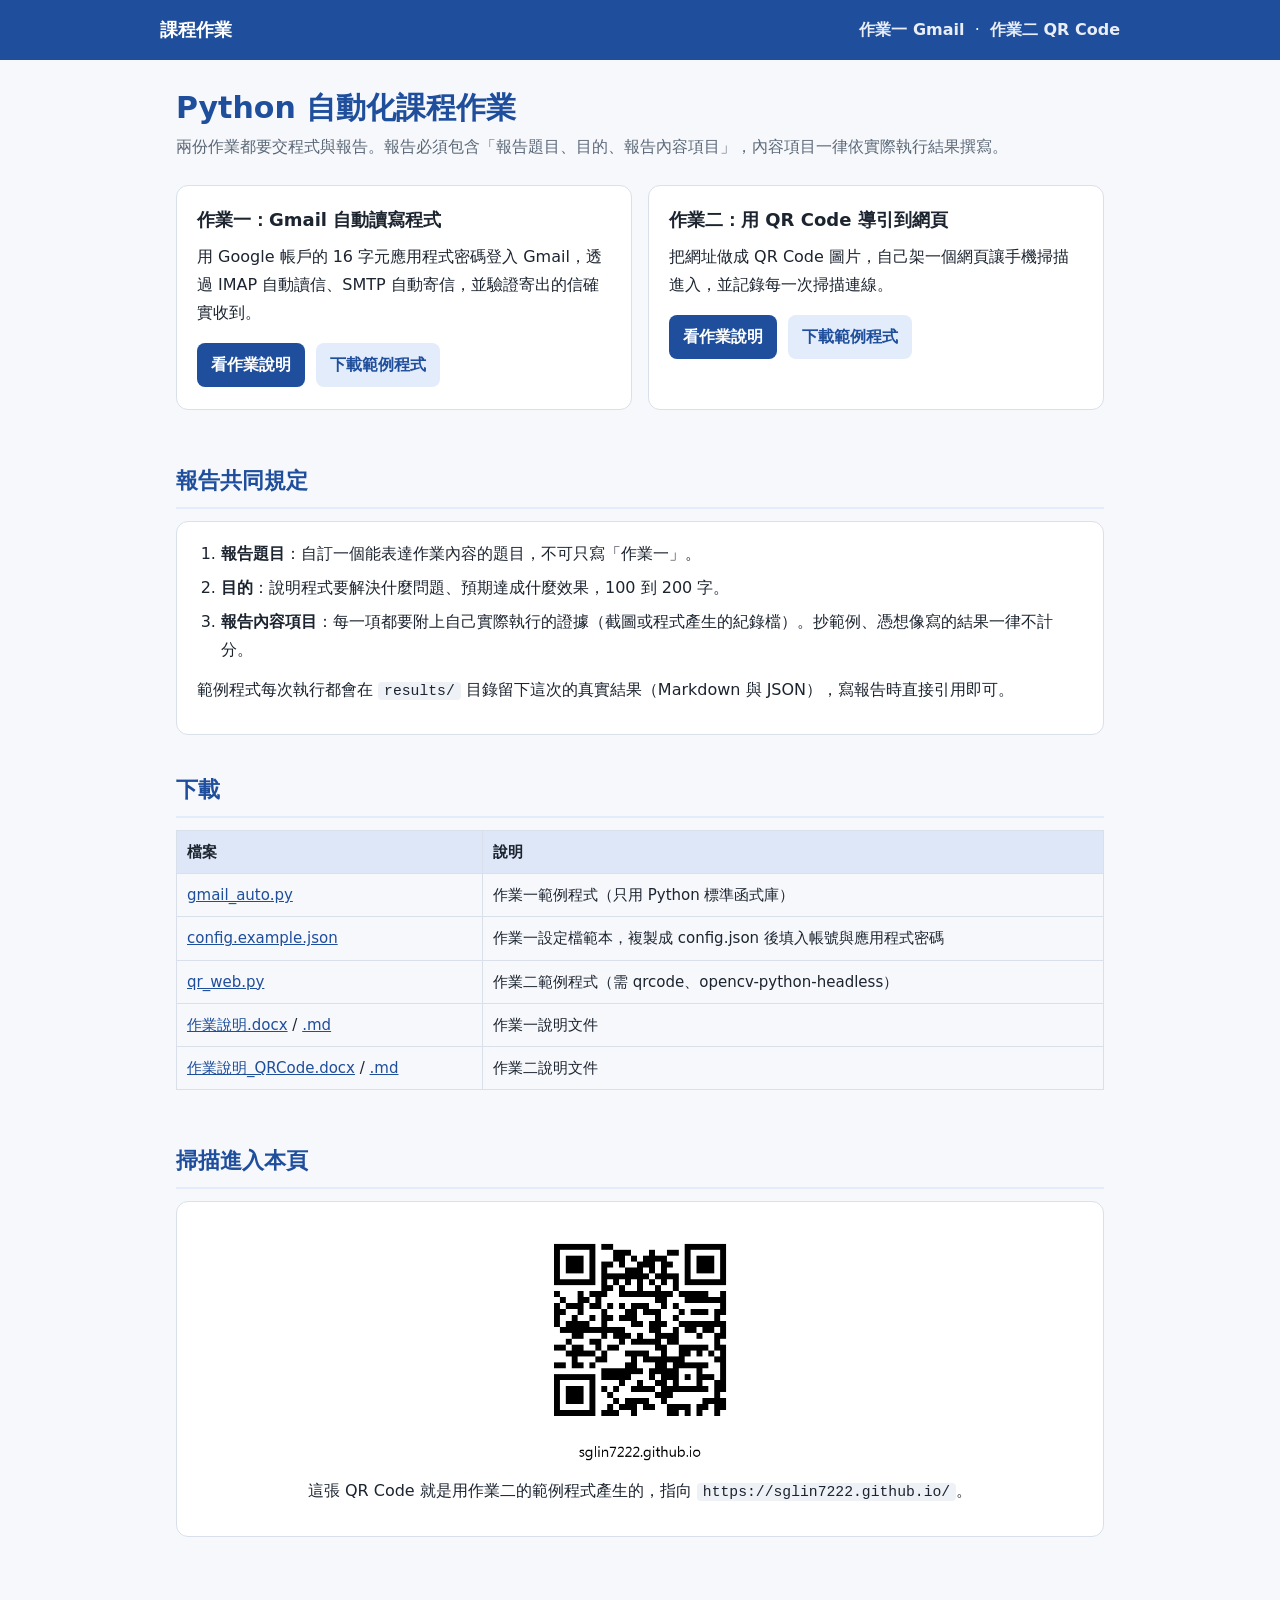
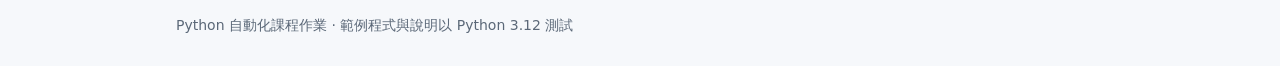
==== index.html @ 1e930572 "課程作業網站：Gmail 自動讀寫、QR Code 導引網頁 Co-Authored-By: Claude Fable 5.1 <noreply@anthropic.com>" ====
<!doctype html>
<html lang="zh-Hant">
<head>
<meta charset="utf-8">
<meta name="viewport" content="width=device-width, initial-scale=1">
<title>課程作業</title>
<meta name="description" content="Python 自動化課程作業：Gmail 自動讀寫、QR Code 導引到網頁">
<link rel="stylesheet" href="style.css">
</head>
<body>
<header class="top"><div class="inner">
  <a class="brand" href="index.html">課程作業</a>
  <nav><a href="gmail.html">作業一 Gmail</a> &nbsp;·&nbsp; <a href="qrcode.html">作業二 QR Code</a></nav>
</div></header>

<main>
  <h1>Python 自動化課程作業</h1>
  <p class="subtitle">兩份作業都要交程式與報告。報告必須包含「報告題目、目的、報告內容項目」，內容項目一律依實際執行結果撰寫。</p>

  <div class="grid">
    <div class="card">
      <h3 style="margin-top:0">作業一：Gmail 自動讀寫程式</h3>
      <p>用 Google 帳戶的 16 字元應用程式密碼登入 Gmail，透過 IMAP 自動讀信、SMTP 自動寄信，並驗證寄出的信確實收到。</p>
      <a class="btn" href="gmail.html">看作業說明</a>
      <a class="btn secondary" href="downloads/gmail_auto.py" download>下載範例程式</a>
    </div>
    <div class="card">
      <h3 style="margin-top:0">作業二：用 QR Code 導引到網頁</h3>
      <p>把網址做成 QR Code 圖片，自己架一個網頁讓手機掃描進入，並記錄每一次掃描連線。</p>
      <a class="btn" href="qrcode.html">看作業說明</a>
      <a class="btn secondary" href="downloads/qr_web.py" download>下載範例程式</a>
    </div>
  </div>

  <h2>報告共同規定</h2>
  <div class="card">
    <ol>
      <li><strong>報告題目</strong>：自訂一個能表達作業內容的題目，不可只寫「作業一」。</li>
      <li><strong>目的</strong>：說明程式要解決什麼問題、預期達成什麼效果，100 到 200 字。</li>
      <li><strong>報告內容項目</strong>：每一項都要附上自己實際執行的證據（截圖或程式產生的紀錄檔）。抄範例、憑想像寫的結果一律不計分。</li>
    </ol>
    <p>範例程式每次執行都會在 <code>results/</code> 目錄留下這次的真實結果（Markdown 與 JSON），寫報告時直接引用即可。</p>
  </div>

  <h2>下載</h2>
  <div class="table-wrap"><table>
    <tr><th>檔案</th><th>說明</th></tr>
    <tr><td><a href="downloads/gmail_auto.py" download>gmail_auto.py</a></td><td>作業一範例程式（只用 Python 標準函式庫）</td></tr>
    <tr><td><a href="downloads/config.example.json" download>config.example.json</a></td><td>作業一設定檔範本，複製成 config.json 後填入帳號與應用程式密碼</td></tr>
    <tr><td><a href="downloads/qr_web.py" download>qr_web.py</a></td><td>作業二範例程式（需 qrcode、opencv-python-headless）</td></tr>
    <tr><td><a href="downloads/作業說明.docx" download>作業說明.docx</a> / <a href="downloads/作業說明.md" download>.md</a></td><td>作業一說明文件</td></tr>
    <tr><td><a href="downloads/作業說明_QRCode.docx" download>作業說明_QRCode.docx</a> / <a href="downloads/作業說明_QRCode.md" download>.md</a></td><td>作業二說明文件</td></tr>
  </table></div>

  <h2>掃描進入本頁</h2>
  <div class="card qr">
    <img src="qr_site.png" alt="指向 https://sglin7222.github.io/ 的 QR Code">
    <p>這張 QR Code 就是用作業二的範例程式產生的，指向 <code>https://sglin7222.github.io/</code>。</p>
  </div>
</main>
<footer>Python 自動化課程作業 · 範例程式與說明以 Python 3.12 測試</footer>
</body>
</html>
---- style.css ----
:root {
  --bg: #f6f8fb;
  --card: #ffffff;
  --text: #1c2430;
  --muted: #5b6878;
  --accent: #1f4e9c;
  --accent-soft: #e3ecfa;
  --danger: #b42318;
  --danger-soft: #fdecea;
  --border: #d9e0ea;
  --code-bg: #eef1f6;
  --head-bg: #dde7f7;
}
@media (prefers-color-scheme: dark) {
  :root:not([data-theme="light"]) {
    --bg: #0f1419; --card: #171d26; --text: #e6ebf2; --muted: #9aa7b8;
    --accent: #7fb0ff; --accent-soft: #1b2a44; --danger: #ff8a7a; --danger-soft: #3a1c19;
    --border: #2b3542; --code-bg: #0b1016; --head-bg: #1e2c44;
  }
}
* { box-sizing: border-box; }
html { scroll-behavior: smooth; }
body {
  margin: 0; background: var(--bg); color: var(--text);
  font-family: "Microsoft JhengHei", "PingFang TC", "Noto Sans TC", system-ui, sans-serif;
  line-height: 1.75; font-size: 16px;
}
header.top {
  background: var(--accent); color: #fff; padding: 14px 16px;
}
header.top .inner { max-width: 960px; margin: 0 auto; display: flex; flex-wrap: wrap; gap: 8px 20px; align-items: center; }
header.top a { color: #fff; text-decoration: none; font-weight: 600; }
header.top a.brand { font-size: 18px; margin-right: auto; }
header.top nav a { opacity: .9; }
header.top nav a:hover { opacity: 1; text-decoration: underline; }
main { max-width: 960px; margin: 0 auto; padding: 28px 16px 60px; }
h1 { font-size: 30px; line-height: 1.3; margin: 0 0 6px; color: var(--accent); }
.subtitle { color: var(--muted); margin: 0 0 24px; }
h2 { font-size: 22px; margin: 36px 0 12px; padding-bottom: 6px; border-bottom: 2px solid var(--accent-soft); color: var(--accent); }
h3 { font-size: 18px; margin: 24px 0 8px; }
p { margin: 0 0 12px; }
ul, ol { padding-left: 24px; margin: 0 0 12px; }
li { margin-bottom: 6px; }
a { color: var(--accent); }
code { font-family: Consolas, "Cascadia Mono", Menlo, monospace; font-size: .92em; background: var(--code-bg); padding: 1px 6px; border-radius: 4px; }
pre { background: var(--code-bg); border: 1px solid var(--border); border-radius: 8px; padding: 12px 14px; overflow-x: auto; margin: 0 0 14px; }
pre code { background: none; padding: 0; font-size: 14px; }
table { width: 100%; border-collapse: collapse; margin: 0 0 16px; font-size: 15px; }
th, td { border: 1px solid var(--border); padding: 8px 10px; text-align: left; vertical-align: top; }
th { background: var(--head-bg); }
.table-wrap { overflow-x: auto; }
.card { background: var(--card); border: 1px solid var(--border); border-radius: 12px; padding: 18px 20px; margin: 0 0 16px; }
.note { background: var(--accent-soft); border-left: 4px solid var(--accent); padding: 10px 14px; border-radius: 6px; margin: 0 0 14px; }
.warn { background: var(--danger-soft); border-left: 4px solid var(--danger); padding: 10px 14px; border-radius: 6px; margin: 0 0 14px; }
.warn strong, .danger { color: var(--danger); }
.grid { display: grid; grid-template-columns: repeat(auto-fit, minmax(260px, 1fr)); gap: 16px; }
.btn { display: inline-block; background: var(--accent); color: #fff; text-decoration: none; padding: 8px 14px; border-radius: 8px; font-weight: 600; margin: 4px 6px 4px 0; }
.btn.secondary { background: var(--accent-soft); color: var(--accent); }
.tag { display: inline-block; font-size: 13px; padding: 1px 8px; border-radius: 999px; background: var(--accent-soft); color: var(--accent); }
.tag.plus { background: #e7f6ea; color: #1b7a33; }
@media (prefers-color-scheme: dark) { :root:not([data-theme="light"]) .tag.plus { background: #163a21; color: #7fd79a; } }
.qr { text-align: center; }
.qr img { max-width: 220px; width: 100%; border-radius: 8px; background: #fff; }
footer { max-width: 960px; margin: 0 auto; padding: 0 16px 30px; color: var(--muted); font-size: 14px; }
.toc { font-size: 15px; }
.toc a { text-decoration: none; }
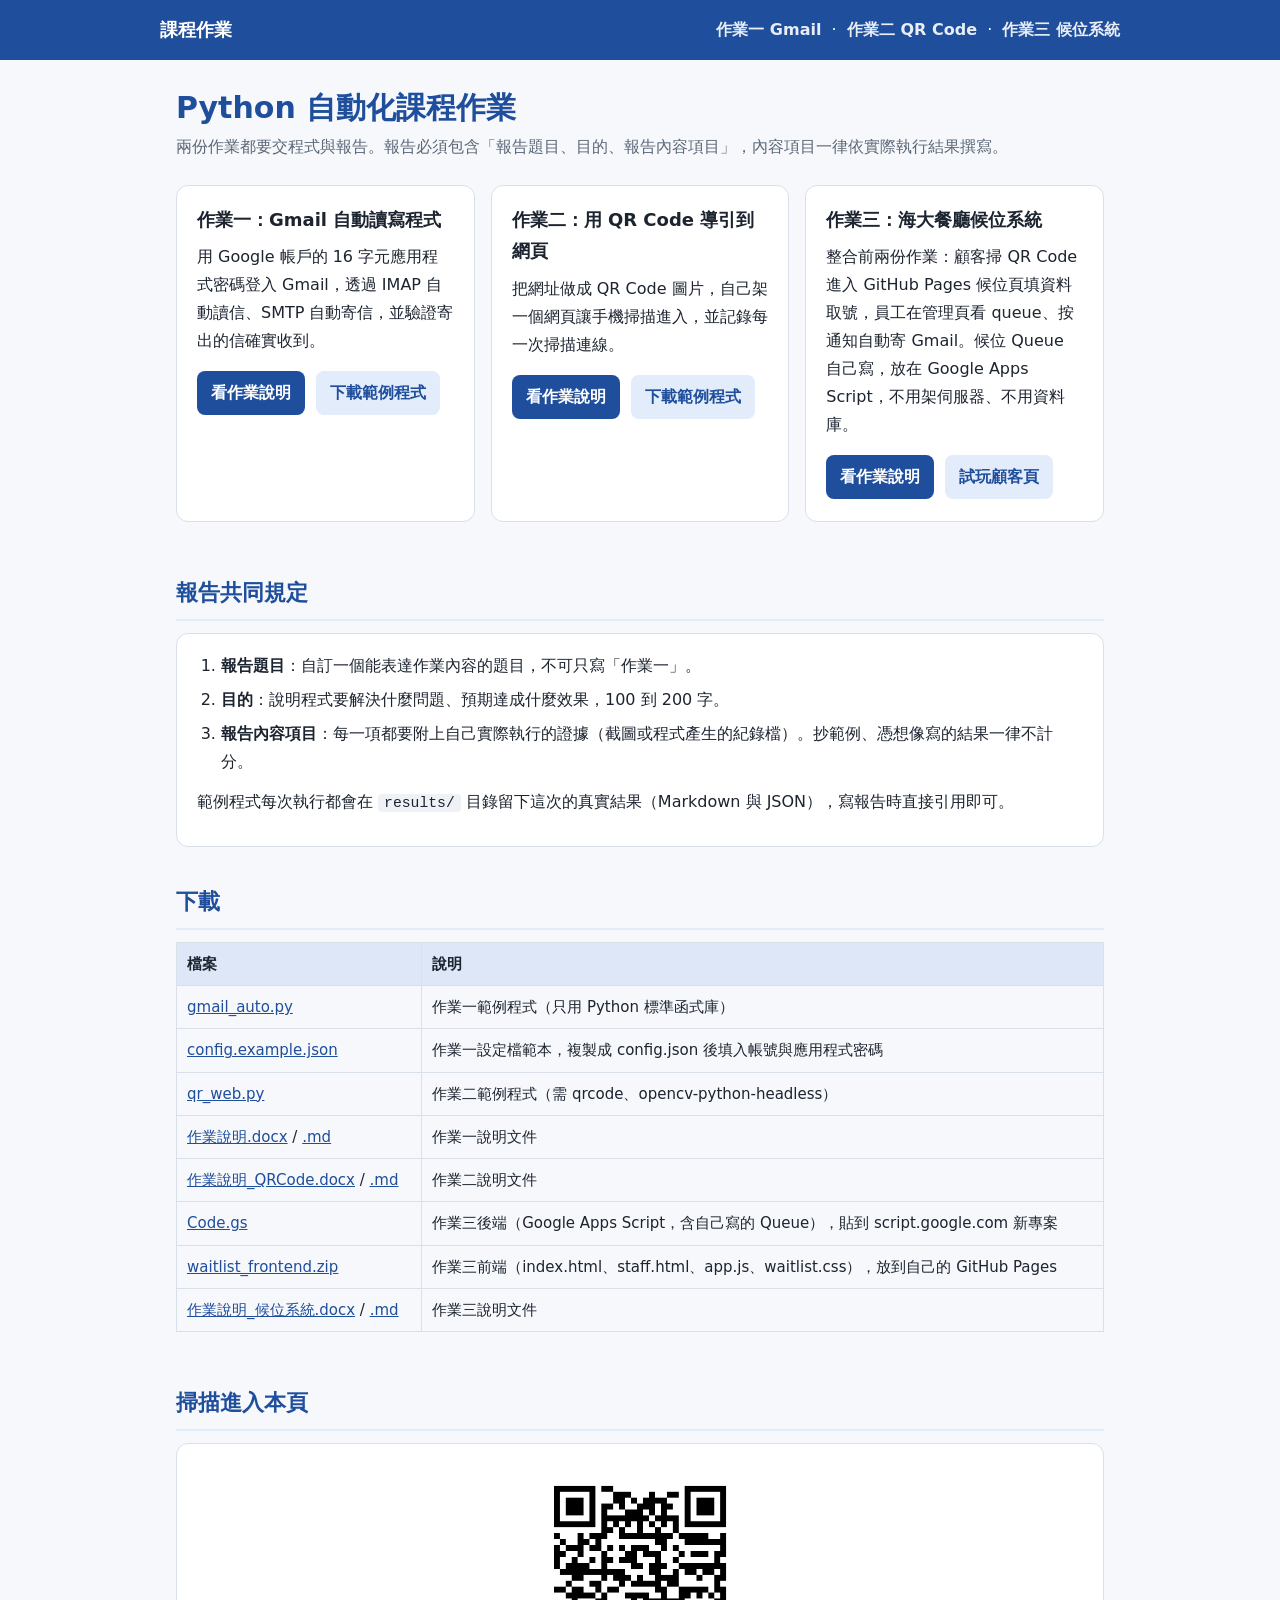
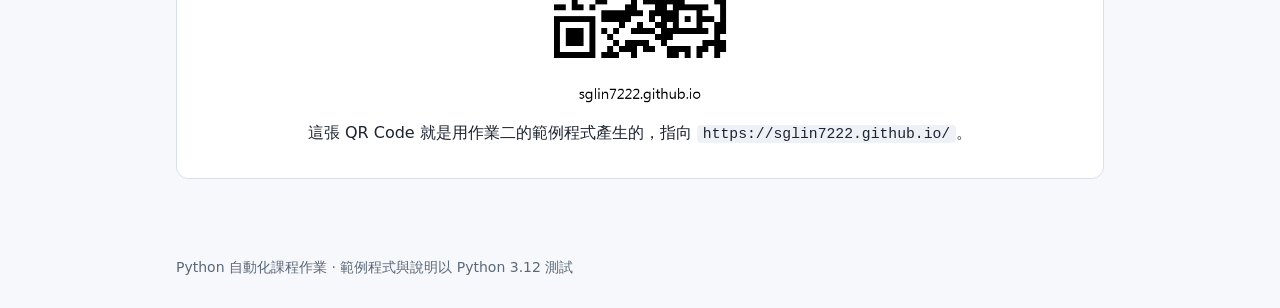
==== commit 9b0c6cb8: "作業三：海大餐廳候位系統（GitHub Pages + Apps Script，Queue 自己寫） Co-Authored-By: Claude Fable 5.1 <noreply@anthrop" ====
--- a/index.html
+++ b/index.html
@@ -10,7 +10,7 @@
 <body>
 <header class="top"><div class="inner">
   <a class="brand" href="index.html">課程作業</a>
-  <nav><a href="gmail.html">作業一 Gmail</a> &nbsp;·&nbsp; <a href="qrcode.html">作業二 QR Code</a></nav>
+  <nav><a href="gmail.html">作業一 Gmail</a> &nbsp;·&nbsp; <a href="qrcode.html">作業二 QR Code</a> &nbsp;·&nbsp; <a href="waitlist.html">作業三 候位系統</a></nav>
 </div></header>
 
 <main>
@@ -29,6 +29,12 @@
       <p>把網址做成 QR Code 圖片，自己架一個網頁讓手機掃描進入，並記錄每一次掃描連線。</p>
       <a class="btn" href="qrcode.html">看作業說明</a>
       <a class="btn secondary" href="downloads/qr_web.py" download>下載範例程式</a>
+    </div>
+    <div class="card">
+      <h3 style="margin-top:0">作業三：海大餐廳候位系統</h3>
+      <p>整合前兩份作業：顧客掃 QR Code 進入 GitHub Pages 候位頁填資料取號，員工在管理頁看 queue、按通知自動寄 Gmail。候位 Queue 自己寫，放在 Google Apps Script，不用架伺服器、不用資料庫。</p>
+      <a class="btn" href="waitlist.html">看作業說明</a>
+      <a class="btn secondary" href="waitlist/index.html">試玩顧客頁</a>
     </div>
   </div>
 
@@ -50,6 +56,9 @@
     <tr><td><a href="downloads/qr_web.py" download>qr_web.py</a></td><td>作業二範例程式（需 qrcode、opencv-python-headless）</td></tr>
     <tr><td><a href="downloads/作業說明.docx" download>作業說明.docx</a> / <a href="downloads/作業說明.md" download>.md</a></td><td>作業一說明文件</td></tr>
     <tr><td><a href="downloads/作業說明_QRCode.docx" download>作業說明_QRCode.docx</a> / <a href="downloads/作業說明_QRCode.md" download>.md</a></td><td>作業二說明文件</td></tr>
+    <tr><td><a href="downloads/Code.gs" download>Code.gs</a></td><td>作業三後端（Google Apps Script，含自己寫的 Queue），貼到 script.google.com 新專案</td></tr>
+    <tr><td><a href="downloads/waitlist_frontend.zip" download>waitlist_frontend.zip</a></td><td>作業三前端（index.html、staff.html、app.js、waitlist.css），放到自己的 GitHub Pages</td></tr>
+    <tr><td><a href="downloads/作業說明_候位系統.docx" download>作業說明_候位系統.docx</a> / <a href="downloads/作業說明_候位系統.md" download>.md</a></td><td>作業三說明文件</td></tr>
   </table></div>
 
   <h2>掃描進入本頁</h2>
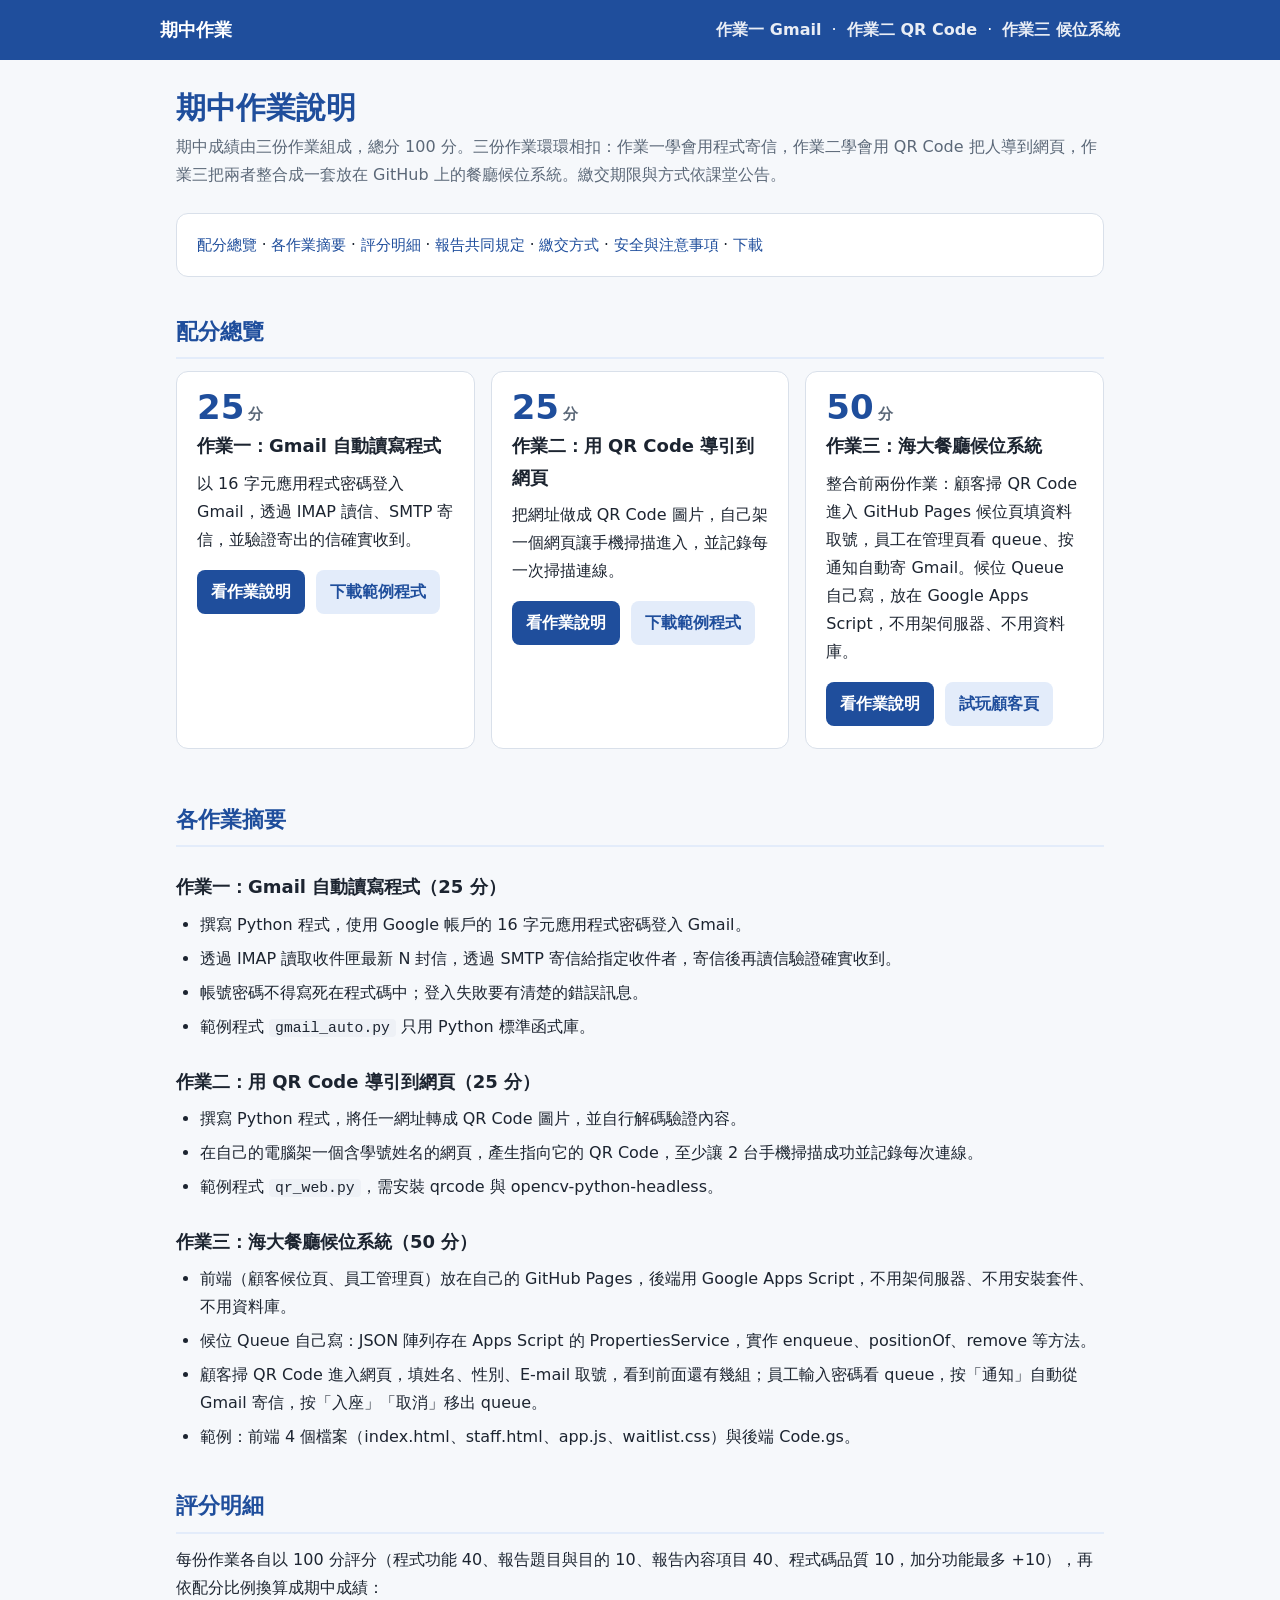
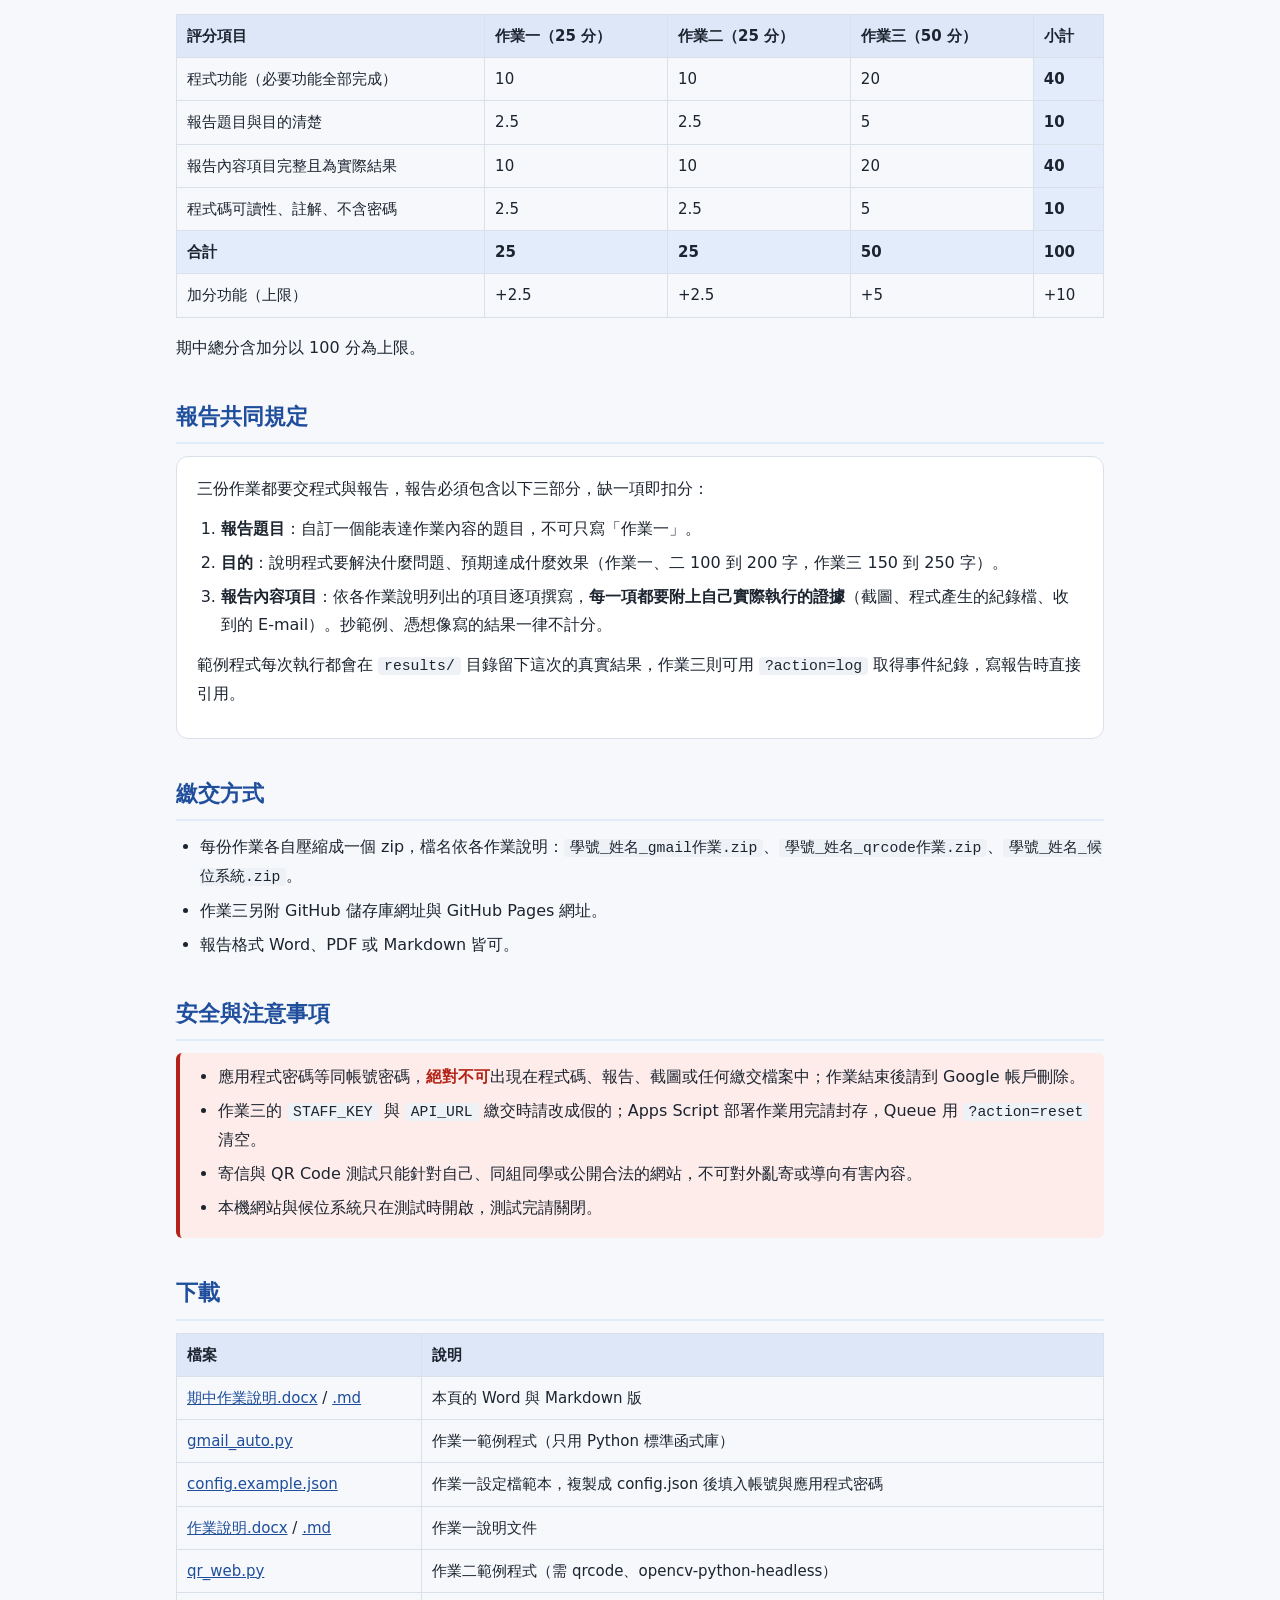
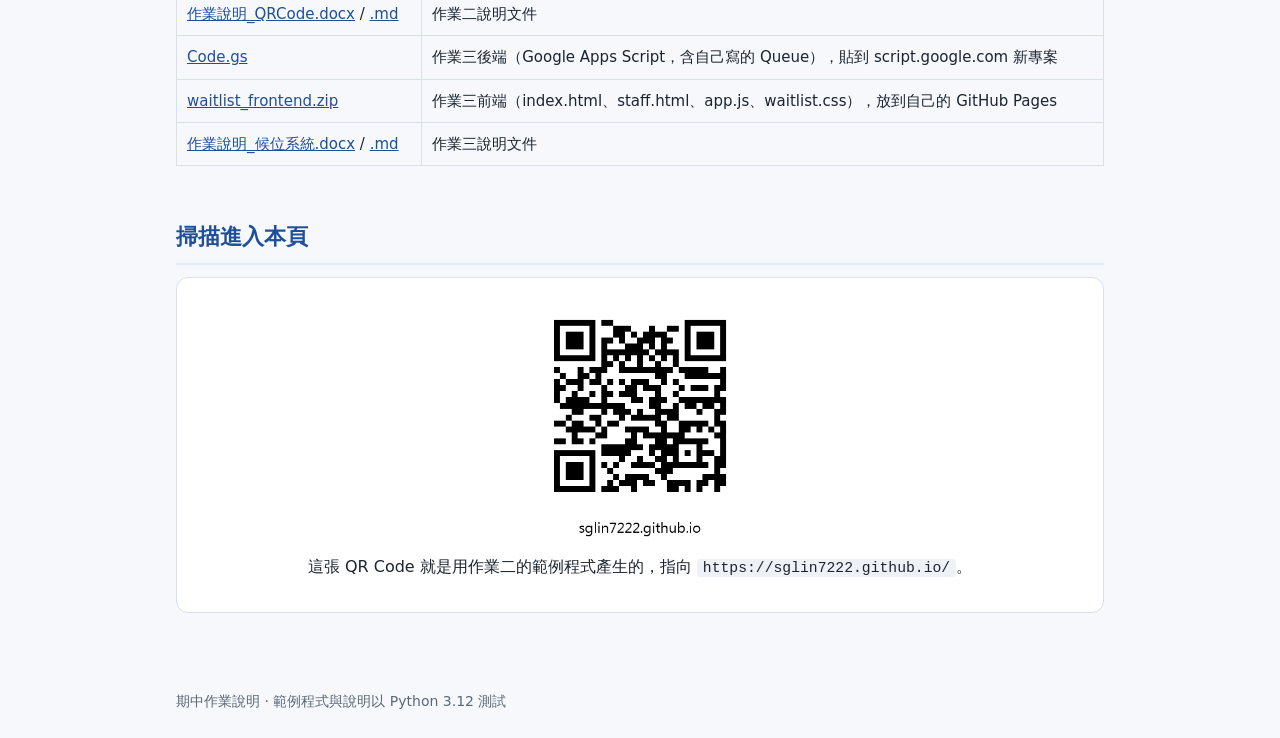
==== commit 3c6bc6e1: "期中作業說明總頁：作業一 25 分、作業二 25 分、作業三 50 分 Co-Authored-By: Claude Fable 5.1 <noreply@anthropic.com>" ====
--- a/index.html
+++ b/index.html
@@ -3,58 +3,126 @@
 <head>
 <meta charset="utf-8">
 <meta name="viewport" content="width=device-width, initial-scale=1">
-<title>課程作業</title>
-<meta name="description" content="Python 自動化課程作業：Gmail 自動讀寫、QR Code 導引到網頁">
+<title>期中作業說明</title>
+<meta name="description" content="期中作業說明：Gmail 自動讀寫 25 分、QR Code 導引網頁 25 分、海大餐廳候位系統 50 分">
 <link rel="stylesheet" href="style.css">
+<style>
+  .score { font-size: 34px; font-weight: 800; color: var(--accent); line-height: 1; }
+  .score small { font-size: 15px; font-weight: 600; color: var(--muted); margin-left: 4px; }
+  .card h3 { margin-top: 6px; }
+  td.total, tr.total td { font-weight: 700; background: var(--accent-soft); }
+</style>
 </head>
 <body>
 <header class="top"><div class="inner">
-  <a class="brand" href="index.html">課程作業</a>
+  <a class="brand" href="index.html">期中作業</a>
   <nav><a href="gmail.html">作業一 Gmail</a> &nbsp;·&nbsp; <a href="qrcode.html">作業二 QR Code</a> &nbsp;·&nbsp; <a href="waitlist.html">作業三 候位系統</a></nav>
 </div></header>
 
 <main>
-  <h1>Python 自動化課程作業</h1>
-  <p class="subtitle">兩份作業都要交程式與報告。報告必須包含「報告題目、目的、報告內容項目」，內容項目一律依實際執行結果撰寫。</p>
+  <h1>期中作業說明</h1>
+  <p class="subtitle">期中成績由三份作業組成，總分 100 分。三份作業環環相扣：作業一學會用程式寄信，作業二學會用 QR Code 把人導到網頁，作業三把兩者整合成一套放在 GitHub 上的餐廳候位系統。繳交期限與方式依課堂公告。</p>
 
+  <div class="card toc">
+    <a href="#overview">配分總覽</a> · <a href="#summary">各作業摘要</a> · <a href="#rubric">評分明細</a> · <a href="#report">報告共同規定</a> · <a href="#submit">繳交方式</a> · <a href="#notes">安全與注意事項</a> · <a href="#downloads">下載</a>
+  </div>
+
+  <h2 id="overview">配分總覽</h2>
   <div class="grid">
     <div class="card">
-      <h3 style="margin-top:0">作業一：Gmail 自動讀寫程式</h3>
-      <p>用 Google 帳戶的 16 字元應用程式密碼登入 Gmail，透過 IMAP 自動讀信、SMTP 自動寄信，並驗證寄出的信確實收到。</p>
+      <div class="score">25<small>分</small></div>
+      <h3>作業一：Gmail 自動讀寫程式</h3>
+      <p>以 16 字元應用程式密碼登入 Gmail，透過 IMAP 讀信、SMTP 寄信，並驗證寄出的信確實收到。</p>
       <a class="btn" href="gmail.html">看作業說明</a>
       <a class="btn secondary" href="downloads/gmail_auto.py" download>下載範例程式</a>
     </div>
     <div class="card">
-      <h3 style="margin-top:0">作業二：用 QR Code 導引到網頁</h3>
+      <div class="score">25<small>分</small></div>
+      <h3>作業二：用 QR Code 導引到網頁</h3>
       <p>把網址做成 QR Code 圖片，自己架一個網頁讓手機掃描進入，並記錄每一次掃描連線。</p>
       <a class="btn" href="qrcode.html">看作業說明</a>
       <a class="btn secondary" href="downloads/qr_web.py" download>下載範例程式</a>
     </div>
     <div class="card">
-      <h3 style="margin-top:0">作業三：海大餐廳候位系統</h3>
+      <div class="score">50<small>分</small></div>
+      <h3>作業三：海大餐廳候位系統</h3>
       <p>整合前兩份作業：顧客掃 QR Code 進入 GitHub Pages 候位頁填資料取號，員工在管理頁看 queue、按通知自動寄 Gmail。候位 Queue 自己寫，放在 Google Apps Script，不用架伺服器、不用資料庫。</p>
       <a class="btn" href="waitlist.html">看作業說明</a>
       <a class="btn secondary" href="waitlist/index.html">試玩顧客頁</a>
     </div>
   </div>
 
-  <h2>報告共同規定</h2>
+  <h2 id="summary">各作業摘要</h2>
+  <h3>作業一：Gmail 自動讀寫程式（25 分）</h3>
+  <ul>
+    <li>撰寫 Python 程式，使用 Google 帳戶的 16 字元應用程式密碼登入 Gmail。</li>
+    <li>透過 IMAP 讀取收件匣最新 N 封信，透過 SMTP 寄信給指定收件者，寄信後再讀信驗證確實收到。</li>
+    <li>帳號密碼不得寫死在程式碼中；登入失敗要有清楚的錯誤訊息。</li>
+    <li>範例程式 <code>gmail_auto.py</code> 只用 Python 標準函式庫。</li>
+  </ul>
+  <h3>作業二：用 QR Code 導引到網頁（25 分）</h3>
+  <ul>
+    <li>撰寫 Python 程式，將任一網址轉成 QR Code 圖片，並自行解碼驗證內容。</li>
+    <li>在自己的電腦架一個含學號姓名的網頁，產生指向它的 QR Code，至少讓 2 台手機掃描成功並記錄每次連線。</li>
+    <li>範例程式 <code>qr_web.py</code>，需安裝 qrcode 與 opencv-python-headless。</li>
+  </ul>
+  <h3>作業三：海大餐廳候位系統（50 分）</h3>
+  <ul>
+    <li>前端（顧客候位頁、員工管理頁）放在自己的 GitHub Pages，後端用 Google Apps Script，不用架伺服器、不用安裝套件、不用資料庫。</li>
+    <li>候位 Queue 自己寫：JSON 陣列存在 Apps Script 的 PropertiesService，實作 enqueue、positionOf、remove 等方法。</li>
+    <li>顧客掃 QR Code 進入網頁，填姓名、性別、E-mail 取號，看到前面還有幾組；員工輸入密碼看 queue，按「通知」自動從 Gmail 寄信，按「入座」「取消」移出 queue。</li>
+    <li>範例：前端 4 個檔案（index.html、staff.html、app.js、waitlist.css）與後端 Code.gs。</li>
+  </ul>
+
+  <h2 id="rubric">評分明細</h2>
+  <p>每份作業各自以 100 分評分（程式功能 40、報告題目與目的 10、報告內容項目 40、程式碼品質 10，加分功能最多 +10），再依配分比例換算成期中成績：</p>
+  <div class="table-wrap"><table>
+    <tr><th>評分項目</th><th>作業一（25 分）</th><th>作業二（25 分）</th><th>作業三（50 分）</th><th>小計</th></tr>
+    <tr><td>程式功能（必要功能全部完成）</td><td>10</td><td>10</td><td>20</td><td class="total">40</td></tr>
+    <tr><td>報告題目與目的清楚</td><td>2.5</td><td>2.5</td><td>5</td><td class="total">10</td></tr>
+    <tr><td>報告內容項目完整且為實際結果</td><td>10</td><td>10</td><td>20</td><td class="total">40</td></tr>
+    <tr><td>程式碼可讀性、註解、不含密碼</td><td>2.5</td><td>2.5</td><td>5</td><td class="total">10</td></tr>
+    <tr class="total"><td>合計</td><td>25</td><td>25</td><td>50</td><td>100</td></tr>
+    <tr><td>加分功能（上限）</td><td>+2.5</td><td>+2.5</td><td>+5</td><td>+10</td></tr>
+  </table></div>
+  <p>期中總分含加分以 100 分為上限。</p>
+
+  <h2 id="report">報告共同規定</h2>
   <div class="card">
+    <p>三份作業都要交程式與報告，報告必須包含以下三部分，缺一項即扣分：</p>
     <ol>
       <li><strong>報告題目</strong>：自訂一個能表達作業內容的題目，不可只寫「作業一」。</li>
-      <li><strong>目的</strong>：說明程式要解決什麼問題、預期達成什麼效果，100 到 200 字。</li>
-      <li><strong>報告內容項目</strong>：每一項都要附上自己實際執行的證據（截圖或程式產生的紀錄檔）。抄範例、憑想像寫的結果一律不計分。</li>
+      <li><strong>目的</strong>：說明程式要解決什麼問題、預期達成什麼效果（作業一、二 100 到 200 字，作業三 150 到 250 字）。</li>
+      <li><strong>報告內容項目</strong>：依各作業說明列出的項目逐項撰寫，<strong>每一項都要附上自己實際執行的證據</strong>（截圖、程式產生的紀錄檔、收到的 E-mail）。抄範例、憑想像寫的結果一律不計分。</li>
     </ol>
-    <p>範例程式每次執行都會在 <code>results/</code> 目錄留下這次的真實結果（Markdown 與 JSON），寫報告時直接引用即可。</p>
+    <p>範例程式每次執行都會在 <code>results/</code> 目錄留下這次的真實結果，作業三則可用 <code>?action=log</code> 取得事件紀錄，寫報告時直接引用。</p>
   </div>
 
-  <h2>下載</h2>
+  <h2 id="submit">繳交方式</h2>
+  <ul>
+    <li>每份作業各自壓縮成一個 zip，檔名依各作業說明：<code>學號_姓名_gmail作業.zip</code>、<code>學號_姓名_qrcode作業.zip</code>、<code>學號_姓名_候位系統.zip</code>。</li>
+    <li>作業三另附 GitHub 儲存庫網址與 GitHub Pages 網址。</li>
+    <li>報告格式 Word、PDF 或 Markdown 皆可。</li>
+  </ul>
+
+  <h2 id="notes">安全與注意事項</h2>
+  <div class="warn">
+    <ul style="margin:0">
+      <li>應用程式密碼等同帳號密碼，<strong>絕對不可</strong>出現在程式碼、報告、截圖或任何繳交檔案中；作業結束後請到 Google 帳戶刪除。</li>
+      <li>作業三的 <code>STAFF_KEY</code> 與 <code>API_URL</code> 繳交時請改成假的；Apps Script 部署作業用完請封存，Queue 用 <code>?action=reset</code> 清空。</li>
+      <li>寄信與 QR Code 測試只能針對自己、同組同學或公開合法的網站，不可對外亂寄或導向有害內容。</li>
+      <li>本機網站與候位系統只在測試時開啟，測試完請關閉。</li>
+    </ul>
+  </div>
+
+  <h2 id="downloads">下載</h2>
   <div class="table-wrap"><table>
     <tr><th>檔案</th><th>說明</th></tr>
+    <tr><td><a href="downloads/期中作業說明.docx" download>期中作業說明.docx</a> / <a href="downloads/期中作業說明.md" download>.md</a></td><td>本頁的 Word 與 Markdown 版</td></tr>
     <tr><td><a href="downloads/gmail_auto.py" download>gmail_auto.py</a></td><td>作業一範例程式（只用 Python 標準函式庫）</td></tr>
     <tr><td><a href="downloads/config.example.json" download>config.example.json</a></td><td>作業一設定檔範本，複製成 config.json 後填入帳號與應用程式密碼</td></tr>
+    <tr><td><a href="downloads/作業說明.docx" download>作業說明.docx</a> / <a href="downloads/作業說明.md" download>.md</a></td><td>作業一說明文件</td></tr>
     <tr><td><a href="downloads/qr_web.py" download>qr_web.py</a></td><td>作業二範例程式（需 qrcode、opencv-python-headless）</td></tr>
-    <tr><td><a href="downloads/作業說明.docx" download>作業說明.docx</a> / <a href="downloads/作業說明.md" download>.md</a></td><td>作業一說明文件</td></tr>
     <tr><td><a href="downloads/作業說明_QRCode.docx" download>作業說明_QRCode.docx</a> / <a href="downloads/作業說明_QRCode.md" download>.md</a></td><td>作業二說明文件</td></tr>
     <tr><td><a href="downloads/Code.gs" download>Code.gs</a></td><td>作業三後端（Google Apps Script，含自己寫的 Queue），貼到 script.google.com 新專案</td></tr>
     <tr><td><a href="downloads/waitlist_frontend.zip" download>waitlist_frontend.zip</a></td><td>作業三前端（index.html、staff.html、app.js、waitlist.css），放到自己的 GitHub Pages</td></tr>
@@ -67,6 +135,6 @@
     <p>這張 QR Code 就是用作業二的範例程式產生的，指向 <code>https://sglin7222.github.io/</code>。</p>
   </div>
 </main>
-<footer>Python 自動化課程作業 · 範例程式與說明以 Python 3.12 測試</footer>
+<footer>期中作業說明 · 範例程式與說明以 Python 3.12 測試</footer>
 </body>
 </html>
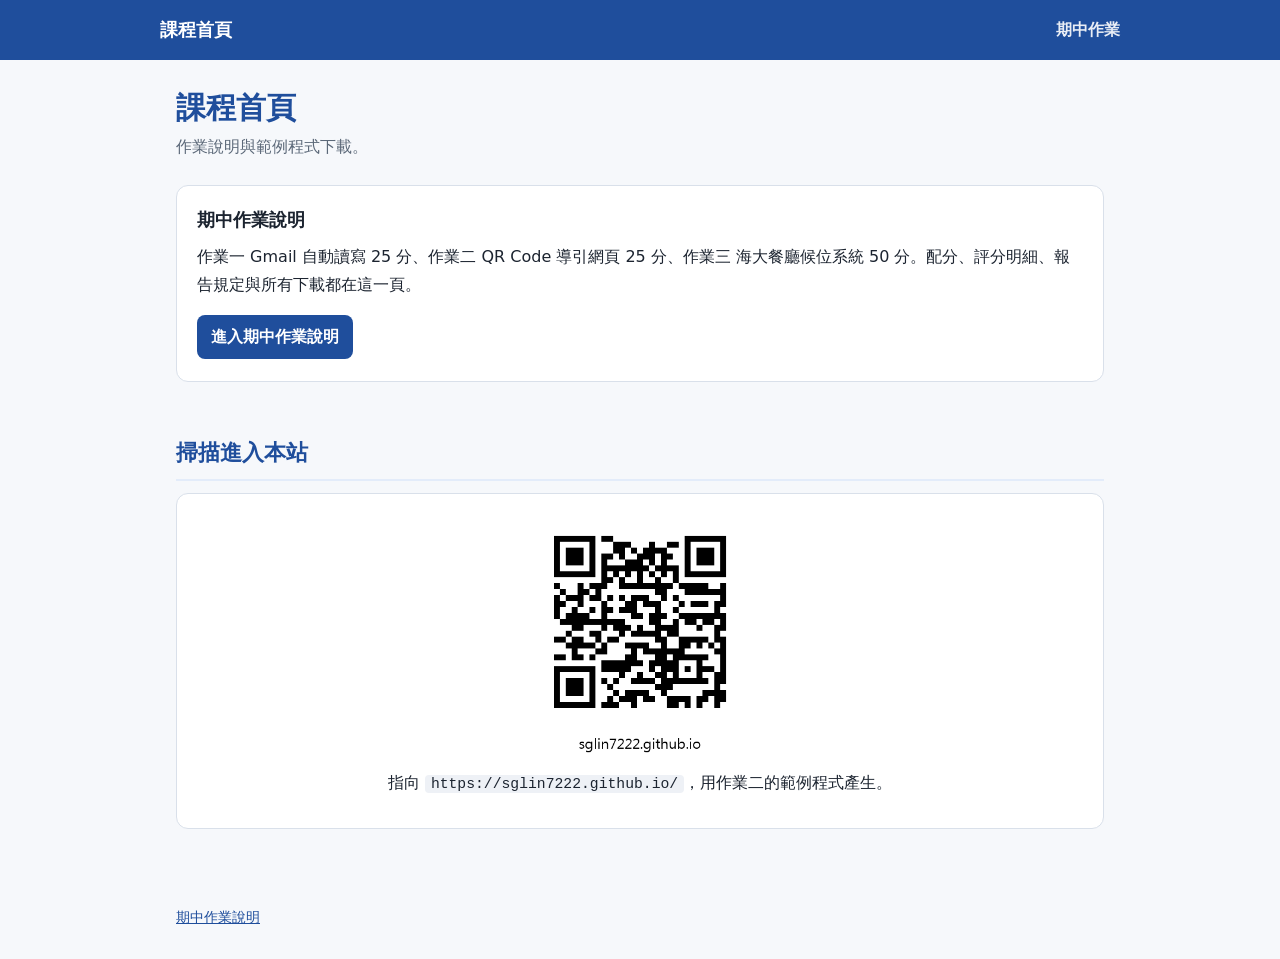
==== commit 788e9b47: "期中作業頁改為 ds_midterm.html，首頁改為課程入口 Co-Authored-By: Claude Fable 5.1 <noreply@anthropic.com>" ====
--- a/index.html
+++ b/index.html
@@ -3,138 +3,34 @@
 <head>
 <meta charset="utf-8">
 <meta name="viewport" content="width=device-width, initial-scale=1">
-<title>期中作業說明</title>
-<meta name="description" content="期中作業說明：Gmail 自動讀寫 25 分、QR Code 導引網頁 25 分、海大餐廳候位系統 50 分">
+<title>課程首頁</title>
+<meta name="description" content="課程作業入口">
 <link rel="stylesheet" href="style.css">
-<style>
-  .score { font-size: 34px; font-weight: 800; color: var(--accent); line-height: 1; }
-  .score small { font-size: 15px; font-weight: 600; color: var(--muted); margin-left: 4px; }
-  .card h3 { margin-top: 6px; }
-  td.total, tr.total td { font-weight: 700; background: var(--accent-soft); }
-</style>
 </head>
 <body>
 <header class="top"><div class="inner">
-  <a class="brand" href="index.html">期中作業</a>
-  <nav><a href="gmail.html">作業一 Gmail</a> &nbsp;·&nbsp; <a href="qrcode.html">作業二 QR Code</a> &nbsp;·&nbsp; <a href="waitlist.html">作業三 候位系統</a></nav>
+  <a class="brand" href="index.html">課程首頁</a>
+  <nav><a href="ds_midterm.html">期中作業</a></nav>
 </div></header>
 
 <main>
-  <h1>期中作業說明</h1>
-  <p class="subtitle">期中成績由三份作業組成，總分 100 分。三份作業環環相扣：作業一學會用程式寄信，作業二學會用 QR Code 把人導到網頁，作業三把兩者整合成一套放在 GitHub 上的餐廳候位系統。繳交期限與方式依課堂公告。</p>
+  <h1>課程首頁</h1>
+  <p class="subtitle">作業說明與範例程式下載。</p>
 
-  <div class="card toc">
-    <a href="#overview">配分總覽</a> · <a href="#summary">各作業摘要</a> · <a href="#rubric">評分明細</a> · <a href="#report">報告共同規定</a> · <a href="#submit">繳交方式</a> · <a href="#notes">安全與注意事項</a> · <a href="#downloads">下載</a>
-  </div>
-
-  <h2 id="overview">配分總覽</h2>
   <div class="grid">
     <div class="card">
-      <div class="score">25<small>分</small></div>
-      <h3>作業一：Gmail 自動讀寫程式</h3>
-      <p>以 16 字元應用程式密碼登入 Gmail，透過 IMAP 讀信、SMTP 寄信，並驗證寄出的信確實收到。</p>
-      <a class="btn" href="gmail.html">看作業說明</a>
-      <a class="btn secondary" href="downloads/gmail_auto.py" download>下載範例程式</a>
-    </div>
-    <div class="card">
-      <div class="score">25<small>分</small></div>
-      <h3>作業二：用 QR Code 導引到網頁</h3>
-      <p>把網址做成 QR Code 圖片，自己架一個網頁讓手機掃描進入，並記錄每一次掃描連線。</p>
-      <a class="btn" href="qrcode.html">看作業說明</a>
-      <a class="btn secondary" href="downloads/qr_web.py" download>下載範例程式</a>
-    </div>
-    <div class="card">
-      <div class="score">50<small>分</small></div>
-      <h3>作業三：海大餐廳候位系統</h3>
-      <p>整合前兩份作業：顧客掃 QR Code 進入 GitHub Pages 候位頁填資料取號，員工在管理頁看 queue、按通知自動寄 Gmail。候位 Queue 自己寫，放在 Google Apps Script，不用架伺服器、不用資料庫。</p>
-      <a class="btn" href="waitlist.html">看作業說明</a>
-      <a class="btn secondary" href="waitlist/index.html">試玩顧客頁</a>
+      <h3 style="margin-top:0">期中作業說明</h3>
+      <p>作業一 Gmail 自動讀寫 25 分、作業二 QR Code 導引網頁 25 分、作業三 海大餐廳候位系統 50 分。配分、評分明細、報告規定與所有下載都在這一頁。</p>
+      <a class="btn" href="ds_midterm.html">進入期中作業說明</a>
     </div>
   </div>
 
-  <h2 id="summary">各作業摘要</h2>
-  <h3>作業一：Gmail 自動讀寫程式（25 分）</h3>
-  <ul>
-    <li>撰寫 Python 程式，使用 Google 帳戶的 16 字元應用程式密碼登入 Gmail。</li>
-    <li>透過 IMAP 讀取收件匣最新 N 封信，透過 SMTP 寄信給指定收件者，寄信後再讀信驗證確實收到。</li>
-    <li>帳號密碼不得寫死在程式碼中；登入失敗要有清楚的錯誤訊息。</li>
-    <li>範例程式 <code>gmail_auto.py</code> 只用 Python 標準函式庫。</li>
-  </ul>
-  <h3>作業二：用 QR Code 導引到網頁（25 分）</h3>
-  <ul>
-    <li>撰寫 Python 程式，將任一網址轉成 QR Code 圖片，並自行解碼驗證內容。</li>
-    <li>在自己的電腦架一個含學號姓名的網頁，產生指向它的 QR Code，至少讓 2 台手機掃描成功並記錄每次連線。</li>
-    <li>範例程式 <code>qr_web.py</code>，需安裝 qrcode 與 opencv-python-headless。</li>
-  </ul>
-  <h3>作業三：海大餐廳候位系統（50 分）</h3>
-  <ul>
-    <li>前端（顧客候位頁、員工管理頁）放在自己的 GitHub Pages，後端用 Google Apps Script，不用架伺服器、不用安裝套件、不用資料庫。</li>
-    <li>候位 Queue 自己寫：JSON 陣列存在 Apps Script 的 PropertiesService，實作 enqueue、positionOf、remove 等方法。</li>
-    <li>顧客掃 QR Code 進入網頁，填姓名、性別、E-mail 取號，看到前面還有幾組；員工輸入密碼看 queue，按「通知」自動從 Gmail 寄信，按「入座」「取消」移出 queue。</li>
-    <li>範例：前端 4 個檔案（index.html、staff.html、app.js、waitlist.css）與後端 Code.gs。</li>
-  </ul>
-
-  <h2 id="rubric">評分明細</h2>
-  <p>每份作業各自以 100 分評分（程式功能 40、報告題目與目的 10、報告內容項目 40、程式碼品質 10，加分功能最多 +10），再依配分比例換算成期中成績：</p>
-  <div class="table-wrap"><table>
-    <tr><th>評分項目</th><th>作業一（25 分）</th><th>作業二（25 分）</th><th>作業三（50 分）</th><th>小計</th></tr>
-    <tr><td>程式功能（必要功能全部完成）</td><td>10</td><td>10</td><td>20</td><td class="total">40</td></tr>
-    <tr><td>報告題目與目的清楚</td><td>2.5</td><td>2.5</td><td>5</td><td class="total">10</td></tr>
-    <tr><td>報告內容項目完整且為實際結果</td><td>10</td><td>10</td><td>20</td><td class="total">40</td></tr>
-    <tr><td>程式碼可讀性、註解、不含密碼</td><td>2.5</td><td>2.5</td><td>5</td><td class="total">10</td></tr>
-    <tr class="total"><td>合計</td><td>25</td><td>25</td><td>50</td><td>100</td></tr>
-    <tr><td>加分功能（上限）</td><td>+2.5</td><td>+2.5</td><td>+5</td><td>+10</td></tr>
-  </table></div>
-  <p>期中總分含加分以 100 分為上限。</p>
-
-  <h2 id="report">報告共同規定</h2>
-  <div class="card">
-    <p>三份作業都要交程式與報告，報告必須包含以下三部分，缺一項即扣分：</p>
-    <ol>
-      <li><strong>報告題目</strong>：自訂一個能表達作業內容的題目，不可只寫「作業一」。</li>
-      <li><strong>目的</strong>：說明程式要解決什麼問題、預期達成什麼效果（作業一、二 100 到 200 字，作業三 150 到 250 字）。</li>
-      <li><strong>報告內容項目</strong>：依各作業說明列出的項目逐項撰寫，<strong>每一項都要附上自己實際執行的證據</strong>（截圖、程式產生的紀錄檔、收到的 E-mail）。抄範例、憑想像寫的結果一律不計分。</li>
-    </ol>
-    <p>範例程式每次執行都會在 <code>results/</code> 目錄留下這次的真實結果，作業三則可用 <code>?action=log</code> 取得事件紀錄，寫報告時直接引用。</p>
-  </div>
-
-  <h2 id="submit">繳交方式</h2>
-  <ul>
-    <li>每份作業各自壓縮成一個 zip，檔名依各作業說明：<code>學號_姓名_gmail作業.zip</code>、<code>學號_姓名_qrcode作業.zip</code>、<code>學號_姓名_候位系統.zip</code>。</li>
-    <li>作業三另附 GitHub 儲存庫網址與 GitHub Pages 網址。</li>
-    <li>報告格式 Word、PDF 或 Markdown 皆可。</li>
-  </ul>
-
-  <h2 id="notes">安全與注意事項</h2>
-  <div class="warn">
-    <ul style="margin:0">
-      <li>應用程式密碼等同帳號密碼，<strong>絕對不可</strong>出現在程式碼、報告、截圖或任何繳交檔案中；作業結束後請到 Google 帳戶刪除。</li>
-      <li>作業三的 <code>STAFF_KEY</code> 與 <code>API_URL</code> 繳交時請改成假的；Apps Script 部署作業用完請封存，Queue 用 <code>?action=reset</code> 清空。</li>
-      <li>寄信與 QR Code 測試只能針對自己、同組同學或公開合法的網站，不可對外亂寄或導向有害內容。</li>
-      <li>本機網站與候位系統只在測試時開啟，測試完請關閉。</li>
-    </ul>
-  </div>
-
-  <h2 id="downloads">下載</h2>
-  <div class="table-wrap"><table>
-    <tr><th>檔案</th><th>說明</th></tr>
-    <tr><td><a href="downloads/期中作業說明.docx" download>期中作業說明.docx</a> / <a href="downloads/期中作業說明.md" download>.md</a></td><td>本頁的 Word 與 Markdown 版</td></tr>
-    <tr><td><a href="downloads/gmail_auto.py" download>gmail_auto.py</a></td><td>作業一範例程式（只用 Python 標準函式庫）</td></tr>
-    <tr><td><a href="downloads/config.example.json" download>config.example.json</a></td><td>作業一設定檔範本，複製成 config.json 後填入帳號與應用程式密碼</td></tr>
-    <tr><td><a href="downloads/作業說明.docx" download>作業說明.docx</a> / <a href="downloads/作業說明.md" download>.md</a></td><td>作業一說明文件</td></tr>
-    <tr><td><a href="downloads/qr_web.py" download>qr_web.py</a></td><td>作業二範例程式（需 qrcode、opencv-python-headless）</td></tr>
-    <tr><td><a href="downloads/作業說明_QRCode.docx" download>作業說明_QRCode.docx</a> / <a href="downloads/作業說明_QRCode.md" download>.md</a></td><td>作業二說明文件</td></tr>
-    <tr><td><a href="downloads/Code.gs" download>Code.gs</a></td><td>作業三後端（Google Apps Script，含自己寫的 Queue），貼到 script.google.com 新專案</td></tr>
-    <tr><td><a href="downloads/waitlist_frontend.zip" download>waitlist_frontend.zip</a></td><td>作業三前端（index.html、staff.html、app.js、waitlist.css），放到自己的 GitHub Pages</td></tr>
-    <tr><td><a href="downloads/作業說明_候位系統.docx" download>作業說明_候位系統.docx</a> / <a href="downloads/作業說明_候位系統.md" download>.md</a></td><td>作業三說明文件</td></tr>
-  </table></div>
-
-  <h2>掃描進入本頁</h2>
+  <h2>掃描進入本站</h2>
   <div class="card qr">
     <img src="qr_site.png" alt="指向 https://sglin7222.github.io/ 的 QR Code">
-    <p>這張 QR Code 就是用作業二的範例程式產生的，指向 <code>https://sglin7222.github.io/</code>。</p>
+    <p>指向 <code>https://sglin7222.github.io/</code>，用作業二的範例程式產生。</p>
   </div>
 </main>
-<footer>期中作業說明 · 範例程式與說明以 Python 3.12 測試</footer>
+<footer><a href="ds_midterm.html">期中作業說明</a></footer>
 </body>
 </html>
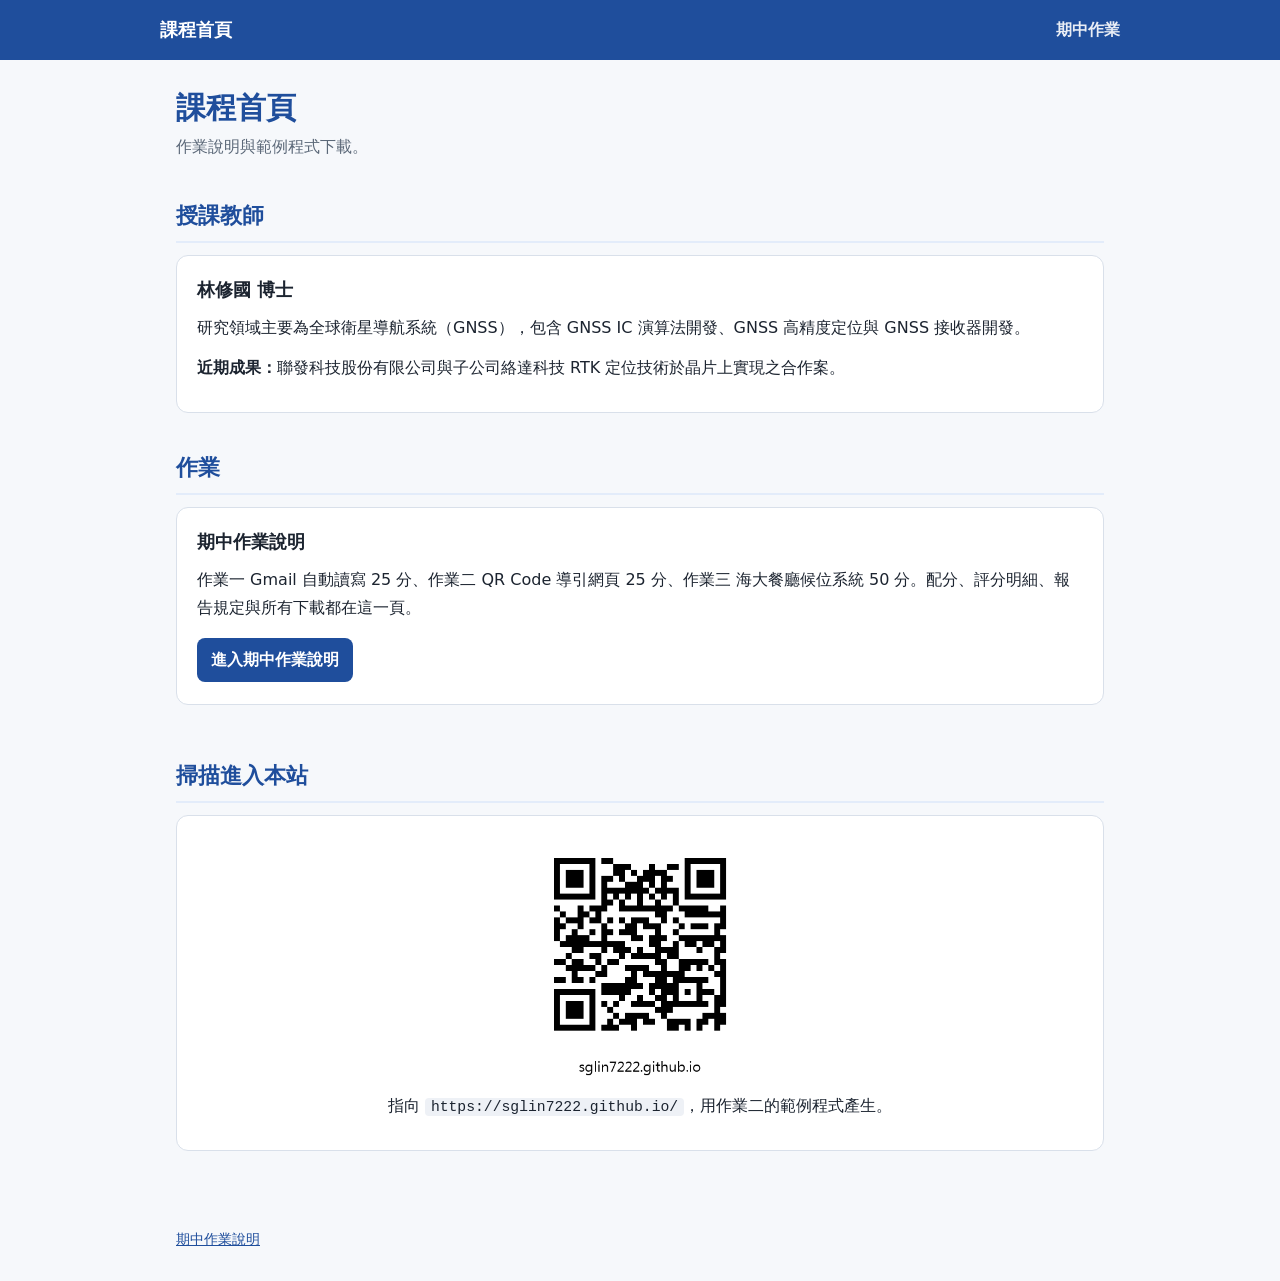
==== commit 8746cf76: "首頁加入授課教師介紹 Co-Authored-By: Claude Fable 5.1 <noreply@anthropic.com>" ====
--- a/index.html
+++ b/index.html
@@ -17,6 +17,14 @@
   <h1>課程首頁</h1>
   <p class="subtitle">作業說明與範例程式下載。</p>
 
+  <h2>授課教師</h2>
+  <div class="card">
+    <h3 style="margin-top:0">林修國 博士</h3>
+    <p>研究領域主要為全球衛星導航系統（GNSS），包含 GNSS IC 演算法開發、GNSS 高精度定位與 GNSS 接收器開發。</p>
+    <p><strong>近期成果：</strong>聯發科技股份有限公司與子公司絡達科技 RTK 定位技術於晶片上實現之合作案。</p>
+  </div>
+
+  <h2>作業</h2>
   <div class="grid">
     <div class="card">
       <h3 style="margin-top:0">期中作業說明</h3>
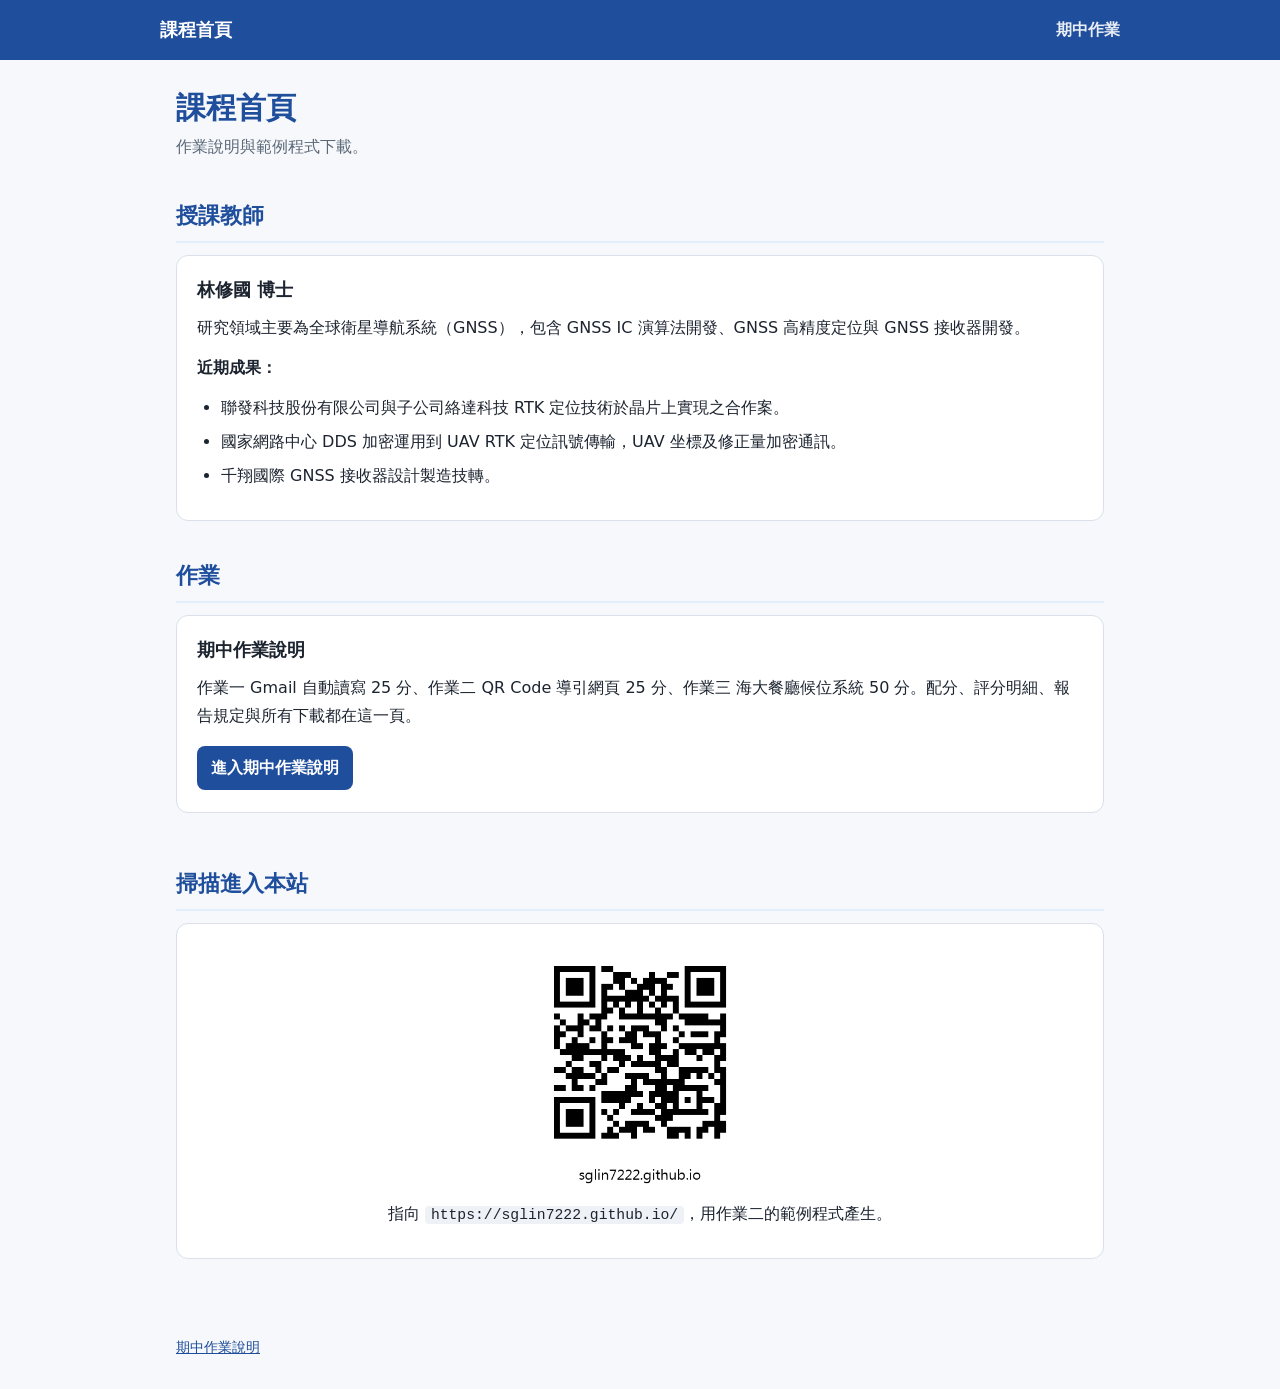
==== commit febd8d55: "授課教師近期成果補充兩項 Co-Authored-By: Claude Fable 5.1 <noreply@anthropic.com>" ====
--- a/index.html
+++ b/index.html
@@ -21,7 +21,12 @@
   <div class="card">
     <h3 style="margin-top:0">林修國 博士</h3>
     <p>研究領域主要為全球衛星導航系統（GNSS），包含 GNSS IC 演算法開發、GNSS 高精度定位與 GNSS 接收器開發。</p>
-    <p><strong>近期成果：</strong>聯發科技股份有限公司與子公司絡達科技 RTK 定位技術於晶片上實現之合作案。</p>
+    <p><strong>近期成果：</strong></p>
+    <ul>
+      <li>聯發科技股份有限公司與子公司絡達科技 RTK 定位技術於晶片上實現之合作案。</li>
+      <li>國家網路中心 DDS 加密運用到 UAV RTK 定位訊號傳輸，UAV 坐標及修正量加密通訊。</li>
+      <li>千翔國際 GNSS 接收器設計製造技轉。</li>
+    </ul>
   </div>
 
   <h2>作業</h2>
